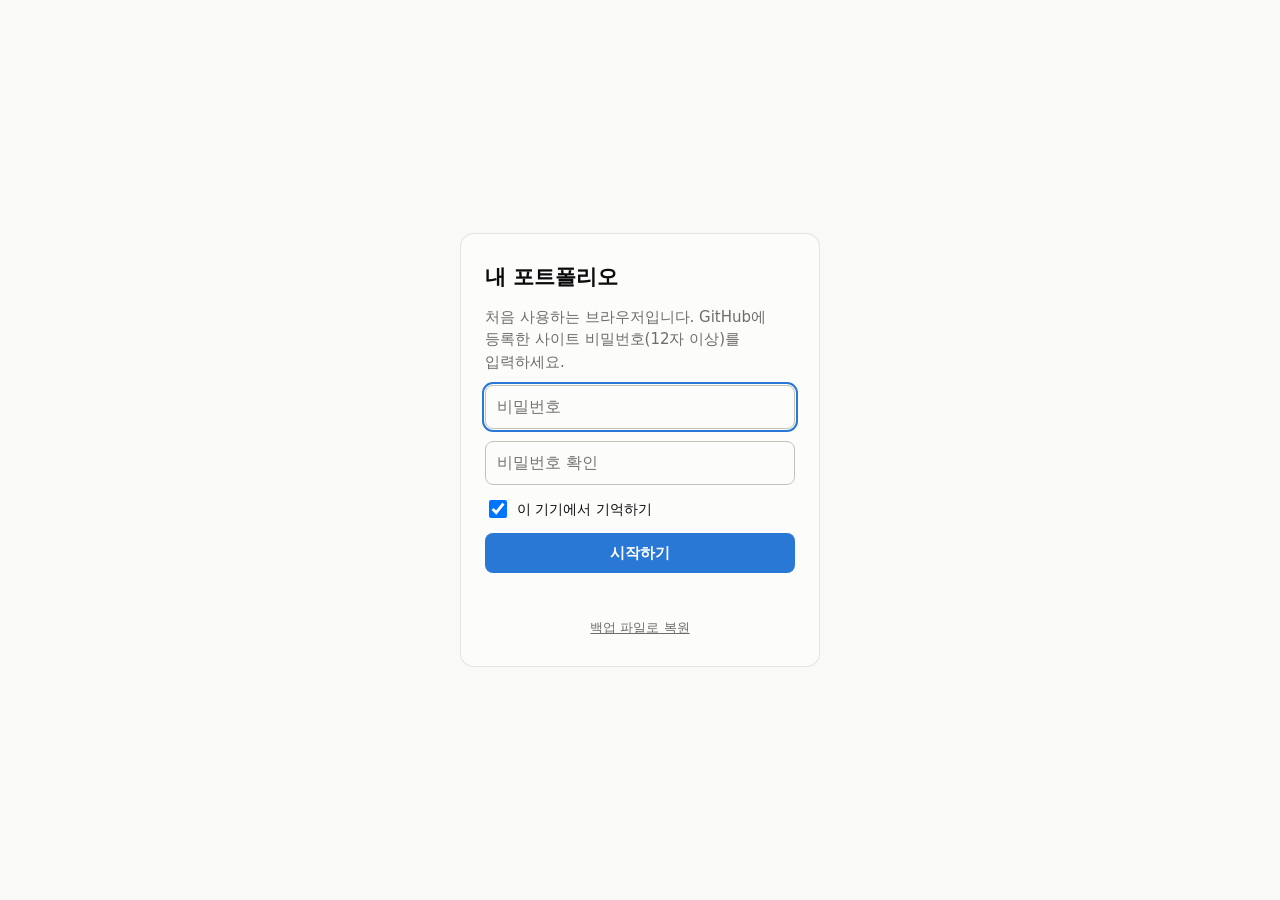
==== index.html @ e055ad22 "update" ====
<!doctype html>
<html lang="ko">
<head>
<meta charset="utf-8">
<meta name="viewport" content="width=device-width, initial-scale=1, viewport-fit=cover">
<meta name="robots" content="noindex, nofollow">
<meta name="referrer" content="no-referrer">
<meta http-equiv="Content-Security-Policy" content="default-src 'none'; script-src 'self'; style-src 'self' 'unsafe-inline'; img-src 'self' data:; manifest-src 'self'; connect-src 'self' https://scanner.tradingview.com https://api.coinbase.com https://api.github.com; base-uri 'none'; form-action 'none'">
<title>내 포트폴리오</title>
<link rel="icon" href="data:image/svg+xml,%3Csvg xmlns='http://www.w3.org/2000/svg' viewBox='0 0 32 32'%3E%3Crect width='32' height='32' rx='7' fill='%232a78d6'/%3E%3Cpath d='M8 21l5-6 4 3 7-9' stroke='white' stroke-width='2.5' fill='none' stroke-linecap='round' stroke-linejoin='round'/%3E%3C/svg%3E">
<link rel="manifest" href="manifest.webmanifest">
<link rel="apple-touch-icon" href="apple-touch-icon.png">
<meta name="theme-color" content="#f9f9f7">
<meta name="mobile-web-app-capable" content="yes">
<meta name="apple-mobile-web-app-capable" content="yes">
<meta name="apple-mobile-web-app-title" content="포트폴리오">
<link rel="stylesheet" href="styles.css">
</head>
<body>
<section id="lock" class="lock">
  <form id="lockForm" class="lock-card" autocomplete="on" hidden>
    <h1>내 포트폴리오</h1>
    <p id="lockHint" class="muted"></p>
    <input id="pw" type="password" placeholder="비밀번호" autocomplete="current-password" aria-label="비밀번호" required>
    <input id="pw2" type="password" placeholder="비밀번호 확인" autocomplete="new-password" aria-label="비밀번호 확인" hidden>
    <label class="chk"><input id="remember" type="checkbox" checked>이 기기에서 기억하기</label>
    <button id="lockBtn" class="btn primary" type="submit">열기</button>
    <p id="lockErr" class="err" role="alert"></p>
    <label id="restoreWrap" class="linkish" hidden>백업 파일로 복원<input id="restoreFile" type="file" accept=".json,application/json" hidden></label>
  </form>
</section>

<div id="app" hidden>
  <header class="top">
    <div class="top-row">
      <strong class="brand">내 포트폴리오</strong>
      <div class="top-right">
        <span id="fxBadge" class="fx"></span>
        <div class="seg" role="group" aria-label="표시 통화">
          <button data-act="cur" data-v="KRW">₩ 원화</button>
          <button data-act="cur" data-v="USD">$ 달러</button>
        </div>
        <button class="btn ghost" data-act="lock" title="잠그고 이 기기의 기억을 해제합니다">잠금</button>
      </div>
    </div>
    <nav id="tabs" class="tabs" aria-label="메뉴"></nav>
  </header>
  <div id="banner"></div>
  <main id="main"></main>
</div>
<dialog id="dlg"></dialog>
<script src="app.js"></script>
</body>
</html>
---- styles.css ----
:root{
  color-scheme:light;
  --page:#f9f9f7;--card:#fcfcfb;--ink:#0b0b0b;--ink2:#52514e;--muted:#6f6d68;
  --grid:#e1e0d9;--axis:#c3c2b7;--line:rgba(11,11,11,.10);--wash:rgba(11,11,11,.05);
  --growth:#2a78d6;--dividend:#eb6834;--cash:#1baf7a;
  --up:#d03b3b;--down:#2a78d6;
  --good:#006300;--warn:#8a5a00;--bad:#d03b3b;
  --warn-bg:#fdf3dc;--bad-bg:#fbe9e9;--good-bg:#e6f4e6;
  --c1:#2a78d6;--c2:#eb6834;--c3:#1baf7a;--c4:#eda100;--c5:#e87ba4;--c6:#008300;--c7:#6250d6;--c8:#e34948;
}
@media (prefers-color-scheme:dark){
  :root{
    color-scheme:dark;
    --page:#0d0d0d;--card:#1a1a19;--ink:#f0efec;--ink2:#c3c2b7;--muted:#9a9890;
    --grid:#2c2c2a;--axis:#383835;--line:rgba(255,255,255,.10);--wash:rgba(255,255,255,.07);
    --growth:#3987e5;--dividend:#d95926;--cash:#199e70;
    --up:#e66767;--down:#5598e7;
    --good:#0ca30c;--warn:#fab219;--bad:#e66767;
    --warn-bg:#352a12;--bad-bg:#3a1e1e;--good-bg:#16301a;
    --c1:#3987e5;--c2:#d95926;--c3:#199e70;--c4:#c98500;--c5:#d55181;--c6:#008300;--c7:#9085e9;--c8:#e66767;
  }
}
*{box-sizing:border-box}
html{-webkit-text-size-adjust:100%}
body{margin:0;background:var(--page);color:var(--ink);font:15px/1.5 system-ui,-apple-system,"Segoe UI","Apple SD Gothic Neo","Malgun Gothic",sans-serif;word-break:keep-all}
[hidden]{display:none!important}
h1,h2,h3,p{margin:0}
.muted{color:var(--muted)}.small{font-size:13px}.err{color:var(--bad);min-height:1.5em;font-size:14px}
.up{color:var(--up)}.down{color:var(--down)}
.num{font-variant-numeric:tabular-nums;text-align:right;white-space:nowrap}

.lock{min-height:100dvh;display:grid;place-items:center;padding:16px}
.lock-card{width:min(360px,100%);display:grid;gap:12px;background:var(--card);border:1px solid var(--line);border-radius:14px;padding:28px 24px}
.lock-card h1{font-size:21px}
.linkish{color:var(--muted);font-size:13px;text-align:center;cursor:pointer;text-decoration:underline}
input,select,textarea{width:100%;min-height:44px;padding:8px 11px;border:1px solid var(--axis);border-radius:8px;background:var(--card);color:var(--ink);font:inherit;font-size:16px}
textarea{min-height:88px;resize:vertical}
input:focus-visible,select:focus-visible,textarea:focus-visible,button:focus-visible,a:focus-visible{outline:2px solid var(--growth);outline-offset:1px}

.btn{min-height:40px;padding:0 14px;border-radius:8px;border:1px solid var(--line);background:var(--card);color:var(--ink);font:inherit;font-weight:600;cursor:pointer;white-space:nowrap}
.btn:hover{background:var(--wash)}
.btn.primary{background:var(--growth);border-color:transparent;color:#fff}
.btn.primary:hover{filter:brightness(.94);background:var(--growth)}
.btn.ghost{background:none}
.btn.danger{color:var(--bad)}
.btn.sm{min-height:32px;padding:0 10px;font-size:13px;font-weight:500}
.btn[disabled]{opacity:.55;cursor:wait}

.top{position:sticky;top:0;z-index:20;background:var(--page);border-bottom:1px solid var(--line);padding:10px max(16px,calc((100vw - 1120px)/2)) 0;padding-top:max(10px,env(safe-area-inset-top))}
.top-row{display:flex;justify-content:space-between;align-items:center;gap:10px;flex-wrap:wrap}
.brand{font-size:17px}
.top-right{display:flex;align-items:center;gap:8px;flex-wrap:wrap}
.fx{font-size:13px;color:var(--ink2);font-variant-numeric:tabular-nums}
.fx .dot{display:inline-block;width:7px;height:7px;border-radius:50%;background:var(--muted);margin-right:5px}
.fx .dot.on{background:var(--cash)}
.seg{display:inline-flex;border:1px solid var(--line);border-radius:8px;overflow:hidden;background:var(--card)}
.seg button{min-height:36px;padding:0 11px;border:0;background:none;color:var(--ink2);font:inherit;font-size:13px;cursor:pointer;white-space:nowrap}
.seg button.on{background:var(--ink);color:var(--page);font-weight:600}
@media (max-width:520px){.top-right{width:100%;justify-content:space-between;flex-wrap:nowrap}.fx .pair{display:none}.fx{white-space:nowrap}}
.suggest{display:grid;border:1px solid var(--axis);border-radius:8px;overflow:hidden;margin-top:-6px;max-height:264px;overflow-y:auto}
.suggest button{display:flex;justify-content:space-between;align-items:center;gap:12px;min-height:44px;padding:6px 11px;border:0;border-bottom:1px solid var(--grid);background:var(--card);color:var(--ink);font:inherit;font-size:14px;text-align:left;cursor:pointer}
.suggest button:last-child{border-bottom:0}
.suggest button:hover{background:var(--wash)}
.chart text.val{fill:var(--ink2);font-size:11.5px;font-weight:600;paint-order:stroke;stroke:var(--card);stroke-width:3px;stroke-linejoin:round}
.chart text.total{fill:var(--ink);font-size:17px;font-weight:700}
.stepper{display:inline-flex;align-items:center;gap:2px;font-size:13.5px;white-space:nowrap}
.stepper button{width:36px;height:36px;border:0;border-radius:8px;background:none;color:var(--ink);font:inherit;font-size:20px;line-height:1;cursor:pointer}
.stepper button:hover:not([disabled]){background:var(--wash)}
.stepper button[disabled]{color:var(--axis);cursor:default}
.keys{display:flex;flex-wrap:wrap;gap:4px 14px;margin-top:6px;font-size:13px;color:var(--ink2)}
.key{display:inline-flex;align-items:center;gap:6px}
.key i{display:block;width:14px;height:3px;border-radius:2px}
.key i.area{height:10px;border-radius:3px;opacity:.6}
.donut{display:grid;grid-template-columns:minmax(0,180px) minmax(0,1fr);gap:16px;align-items:center}
.donut .chart svg{max-width:200px;margin:0 auto}
.alloc{list-style:none;margin:0;padding:0;font-size:13.5px}
.alloc li{display:flex;align-items:center;gap:8px;padding:5px 0;border-bottom:1px solid var(--grid)}
.alloc li:last-child{border-bottom:0}
.alloc i{width:10px;height:10px;border-radius:3px;flex:none}
.alloc .n{flex:1;min-width:0;overflow:hidden;text-overflow:ellipsis;white-space:nowrap}
.movers{display:grid;grid-template-columns:repeat(2,minmax(0,1fr));gap:12px 24px}
@media (max-width:699px){.movers{grid-template-columns:minmax(0,1fr)}}
.mover-title{font-size:13.5px;font-weight:600;color:var(--ink2);margin-bottom:2px}
.mover-rank{width:22px;padding-right:0;color:var(--muted);font-variant-numeric:tabular-nums}
.acct-bar{max-width:100%;overflow-x:auto;scrollbar-width:none}
.acct-bar::-webkit-scrollbar{display:none}
.tabs{display:flex;gap:2px;overflow-x:auto;margin-top:6px;scrollbar-width:none}
.tabs::-webkit-scrollbar{display:none}
.tabs button{padding:9px 12px;border:0;background:none;color:var(--ink2);font:inherit;cursor:pointer;border-bottom:2px solid transparent;white-space:nowrap}
.tabs button.on{color:var(--ink);font-weight:700;border-color:var(--ink)}

main{max-width:1152px;margin:0 auto;padding:16px 16px 56px;display:grid;gap:14px}
#banner{max-width:1152px;margin:0 auto;padding:0 16px}
.notice{margin-top:12px;padding:10px 13px;border-radius:9px;font-size:14px;background:var(--warn-bg);display:flex;gap:10px;justify-content:space-between;align-items:center;flex-wrap:wrap}
.grid{display:grid;gap:14px;grid-template-columns:repeat(12,minmax(0,1fr))}
.c12{grid-column:span 12}.c8{grid-column:span 8}.c7{grid-column:span 7}.c6{grid-column:span 6}.c5{grid-column:span 5}.c4{grid-column:span 4}
/* 폴드8 펼침(4:3): 두 열 사이 간격이 화면 중앙 접힘선에 오도록 같은 너비로 나눕니다. */
@media (min-width:700px) and (max-width:1180px){.c8,.c7,.c6,.c5,.c4{grid-column:span 6}}
@media (max-width:699px){.c8,.c7,.c6,.c5,.c4{grid-column:span 12}}
@media (min-width:700px){.hero{display:flex;justify-content:space-between;align-items:flex-end;gap:12px 24px;flex-wrap:wrap}.hero .hero-sub{margin-top:0}}
@media (min-width:900px){
  .top{display:flex;align-items:center;gap:14px;padding-top:6px}
  .top-row{display:contents}
  .brand{order:1;white-space:nowrap}
  .tabs{order:2;flex:1;min-width:0;margin-top:0}
  .top-right{order:3;flex-wrap:nowrap}
}
@media (min-width:900px) and (max-width:1080px){.fx .pair,.fx .muted{display:none}.tabs button{padding:9px 9px}}
/* 폴드8 닫힘(16:10): 폭은 넓고 높이가 낮아 상단과 카드를 압축합니다. */
@media (max-width:520px){
  .brand{display:none}
  .top{padding:6px 12px 0}
  .tabs{margin-top:2px;justify-content:space-between}
  .tabs button{padding:7px 6px;font-size:14px}
  main{padding:10px 12px 40px;gap:10px}
  #banner{padding:0 12px}
  .notice{margin-top:10px;padding:8px 11px;font-size:13px}
  .grid{gap:10px}
  .card{padding:13px}
  .card-head{margin-bottom:9px}
  .table-wrap{margin:0 -13px;padding:0 13px}
  .hero-val{font-size:30px}
  .hero-sub{gap:3px 14px;margin-top:6px;font-size:13px}
  .stat .v{font-size:18px}
  .bigpct{font-size:28px}
  .meter{margin:26px 0 6px}
  .stat-row{gap:9px 12px;grid-template-columns:repeat(2,minmax(0,1fr))}
  table{font-size:13.5px}
  th{padding:5px 6px}td{padding:8px 6px}
  .hide-s{display:none}
  .donut{grid-template-columns:minmax(0,140px) minmax(0,1fr);gap:10px}
  .alloc li{padding:4px 0}
  .months{grid-template-columns:repeat(2,minmax(0,1fr));gap:8px}
}
.card{background:var(--card);border:1px solid var(--line);border-radius:12px;padding:16px;min-width:0}
.card h2{font-size:15px;font-weight:700}
.card-head{display:flex;justify-content:space-between;align-items:center;gap:10px;flex-wrap:wrap;margin-bottom:12px}
.hero-val{font-size:clamp(30px,6vw,42px);font-weight:700;letter-spacing:-.02em;line-height:1.15;margin-top:2px}
.hero-sub{display:flex;gap:18px;flex-wrap:wrap;margin-top:8px;font-size:14px}
.stat-row{display:grid;grid-template-columns:repeat(auto-fit,minmax(112px,1fr));gap:12px}
.stat .k{font-size:13px;color:var(--muted)}
.stat .v{font-size:21px;font-weight:700;line-height:1.3}
.stat .s{font-size:12.5px;color:var(--muted)}
.badge{display:inline-flex;align-items:center;gap:5px;padding:3px 9px;border-radius:99px;font-size:13px;font-weight:700}
.badge.good{background:var(--good-bg);color:var(--good)}
.badge.warn{background:var(--warn-bg);color:var(--warn)}
.badge.bad{background:var(--bad-bg);color:var(--bad)}

.bigpct{font-size:34px;font-weight:700;line-height:1.1}
.meter{position:relative;height:14px;background:var(--wash);border-radius:7px;margin:30px 0 8px}
.meter>i{position:absolute;left:0;top:0;bottom:0;border-radius:7px;background:var(--cash)}
.tick{position:absolute;top:-6px;bottom:-6px;width:2px;background:var(--ink)}
.tick b{position:absolute;bottom:100%;left:50%;transform:translateX(-50%);font-size:12px;font-weight:500;color:var(--ink2);white-space:nowrap;padding-bottom:1px}
.stack{display:flex;gap:2px;height:22px;margin:4px 0 10px}
.stack>i{display:block;min-width:2px;height:100%}
.stack>i:first-child{border-radius:5px 0 0 5px}.stack>i:last-child{border-radius:0 5px 5px 0}.stack>i:only-child{border-radius:5px}
.legend{display:flex;flex-direction:column;gap:6px;font-size:14px}
.legend div{display:flex;align-items:center;gap:8px}
.legend .sw{width:10px;height:10px;border-radius:3px;flex:none}
.legend .n{flex:1}
.legend .p{color:var(--ink2)}

.chart{position:relative;width:100%;touch-action:pan-y}
.chart svg{display:block;width:100%;overflow:visible}
.chart text{font-size:12px;fill:var(--muted);font-variant-numeric:tabular-nums}
.tip{position:absolute;pointer-events:none;background:var(--ink);color:var(--page);padding:5px 9px;border-radius:7px;font-size:13px;white-space:nowrap;z-index:5;opacity:0;line-height:1.4}
.controls{display:flex;gap:8px;flex-wrap:wrap;align-items:center}

.table-wrap{overflow-x:auto;margin:0 -16px;padding:0 16px}
table{width:100%;border-collapse:collapse;font-size:14px}
th{font-size:12.5px;font-weight:500;color:var(--muted);text-align:left;padding:6px 8px;border-bottom:1px solid var(--axis);white-space:nowrap}
th.num{text-align:right}
td{padding:9px 8px;border-bottom:1px solid var(--grid);vertical-align:middle}
tr.click{cursor:pointer}
tr.click:hover td{background:var(--wash)}
.tkr{font-weight:700}
.sub{display:block;font-size:12.5px;color:var(--muted);font-weight:400}
.pill{display:inline-flex;align-items:center;gap:5px;font-size:12.5px;color:var(--ink2);white-space:nowrap}
.pill i{width:8px;height:8px;border-radius:2px;display:block}

.months{display:grid;grid-template-columns:repeat(auto-fill,minmax(164px,1fr));gap:10px}
.month{border:1px solid var(--line);border-radius:10px;padding:11px 12px;min-height:96px}
.month.now{border-color:var(--ink)}
.month .m{display:flex;justify-content:space-between;align-items:baseline;font-weight:700}
.month ul{list-style:none;margin:6px 0 0;padding:0;font-size:13px}
.month li{display:flex;justify-content:space-between;gap:8px;padding:1px 0;color:var(--ink2)}
.chk{display:inline-flex;align-items:center;gap:7px;font-size:14px;cursor:pointer}
.chk input{width:18px;height:18px;min-height:0}
.targets{display:grid;grid-template-columns:repeat(3,minmax(0,1fr));gap:10px}
.field-l{display:block;font-size:13px;color:var(--ink2);margin-bottom:4px}
.empty{padding:34px 16px;text-align:center;color:var(--ink2);display:grid;gap:12px;justify-items:center}

dialog{width:min(480px,calc(100vw - 24px));max-height:calc(100dvh - 24px);border:1px solid var(--line);border-radius:14px;background:var(--card);color:var(--ink);padding:0}
dialog::backdrop{background:rgba(0,0,0,.45)}
.dlg-form{display:grid;gap:12px;padding:20px}
.dlg-form h3{font-size:17px}
.dlg-form .hint{font-size:12.5px;color:var(--muted);margin-top:3px}
.dlg-two{display:grid;grid-template-columns:1fr 1fr;gap:10px}
.dlg-actions{display:flex;gap:8px;justify-content:flex-end;margin-top:4px}
.dlg-actions .left{margin-right:auto}
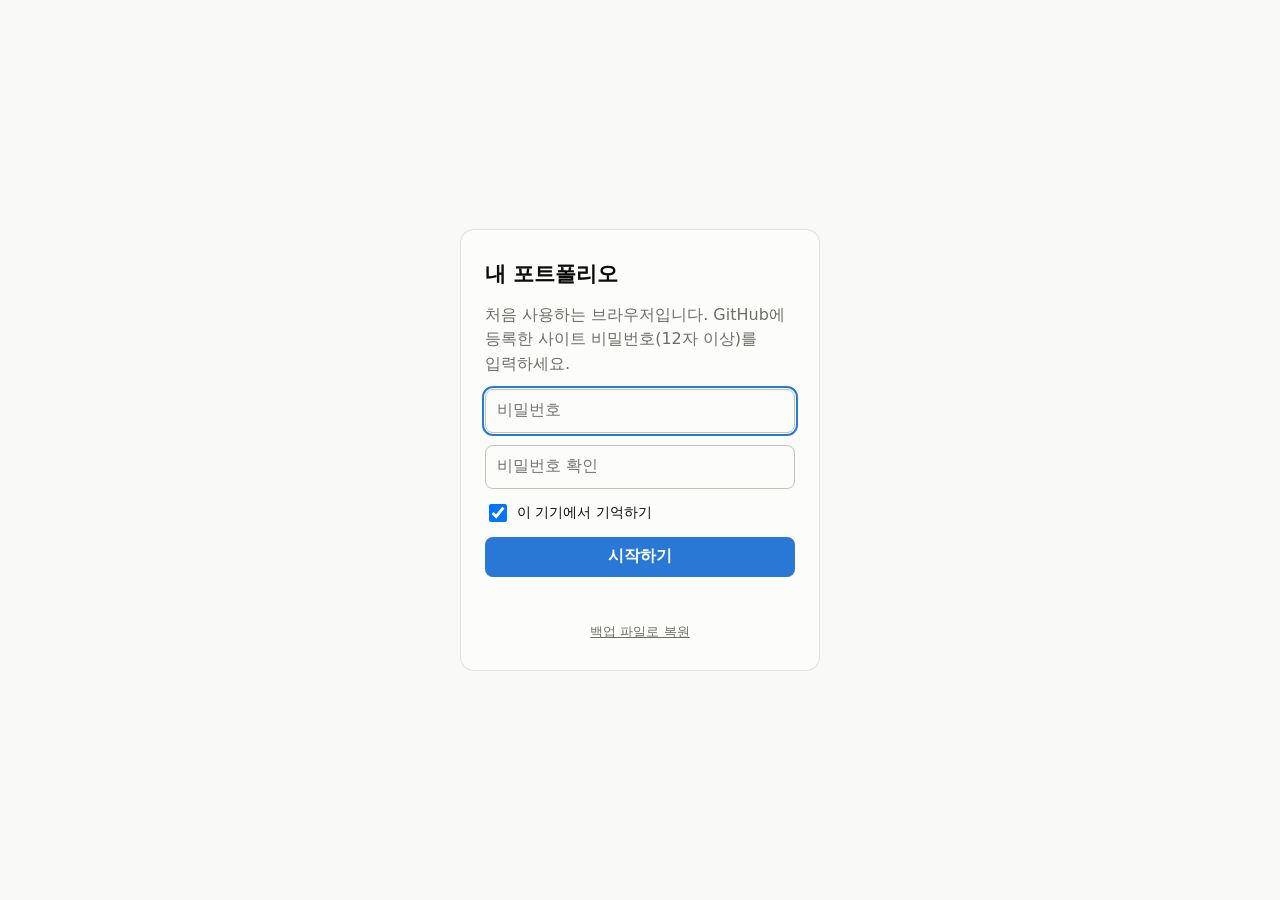
==== commit e73ab1a0: "update" ====
--- a/index.html
+++ b/index.html
@@ -5,7 +5,7 @@
 <meta name="viewport" content="width=device-width, initial-scale=1, viewport-fit=cover">
 <meta name="robots" content="noindex, nofollow">
 <meta name="referrer" content="no-referrer">
-<meta http-equiv="Content-Security-Policy" content="default-src 'none'; script-src 'self'; style-src 'self' 'unsafe-inline'; img-src 'self' data:; manifest-src 'self'; connect-src 'self' https://scanner.tradingview.com https://api.coinbase.com https://api.github.com; base-uri 'none'; form-action 'none'">
+<meta http-equiv="Content-Security-Policy" content="default-src 'none'; script-src 'self'; style-src 'self' 'unsafe-inline'; img-src 'self' data:; manifest-src 'self'; connect-src 'self' https://scanner.tradingview.com https://api.coinbase.com https://api.github.com https://mdd-live.worship3r.workers.dev; base-uri 'none'; form-action 'none'">
 <title>내 포트폴리오</title>
 <link rel="icon" href="data:image/svg+xml,%3Csvg xmlns='http://www.w3.org/2000/svg' viewBox='0 0 32 32'%3E%3Crect width='32' height='32' rx='7' fill='%232a78d6'/%3E%3Cpath d='M8 21l5-6 4 3 7-9' stroke='white' stroke-width='2.5' fill='none' stroke-linecap='round' stroke-linejoin='round'/%3E%3C/svg%3E">
 <link rel="manifest" href="manifest.webmanifest">
@@ -14,7 +14,7 @@
 <meta name="mobile-web-app-capable" content="yes">
 <meta name="apple-mobile-web-app-capable" content="yes">
 <meta name="apple-mobile-web-app-title" content="포트폴리오">
-<link rel="stylesheet" href="styles.css">
+<link rel="stylesheet" href="styles.css?v=f1cd704a">
 </head>
 <body>
 <section id="lock" class="lock">
@@ -40,6 +40,7 @@
           <button data-act="cur" data-v="KRW">₩ 원화</button>
           <button data-act="cur" data-v="USD">$ 달러</button>
         </div>
+        <button id="setBtn" class="btn ghost icon-btn" data-act="tab" data-v="set" title="설정" aria-label="설정"><svg viewBox="0 0 24 24" width="19" height="19" aria-hidden="true" fill="none" stroke="currentColor" stroke-width="1.9" stroke-linecap="round" stroke-linejoin="round"><circle cx="12" cy="12" r="3.2"/><path d="M19.4 15a1.7 1.7 0 0 0 .3 1.9l.1.1a2 2 0 1 1-2.8 2.8l-.1-.1a1.7 1.7 0 0 0-1.9-.3 1.7 1.7 0 0 0-1 1.5V21a2 2 0 1 1-4 0v-.1a1.7 1.7 0 0 0-1.1-1.6 1.7 1.7 0 0 0-1.9.3l-.1.1a2 2 0 1 1-2.8-2.8l.1-.1a1.7 1.7 0 0 0 .3-1.9 1.7 1.7 0 0 0-1.5-1H3a2 2 0 1 1 0-4h.1a1.7 1.7 0 0 0 1.6-1.1 1.7 1.7 0 0 0-.3-1.9l-.1-.1a2 2 0 1 1 2.8-2.8l.1.1a1.7 1.7 0 0 0 1.9.3H9a1.7 1.7 0 0 0 1-1.5V3a2 2 0 1 1 4 0v.1a1.7 1.7 0 0 0 1 1.5 1.7 1.7 0 0 0 1.9-.3l.1-.1a2 2 0 1 1 2.8 2.8l-.1.1a1.7 1.7 0 0 0-.3 1.9V9a1.7 1.7 0 0 0 1.5 1H21a2 2 0 1 1 0 4h-.1a1.7 1.7 0 0 0-1.5 1z"/></svg></button>
         <button class="btn ghost" data-act="lock" title="잠그고 이 기기의 기억을 해제합니다">잠금</button>
       </div>
     </div>
@@ -49,6 +50,6 @@
   <main id="main"></main>
 </div>
 <dialog id="dlg"></dialog>
-<script src="app.js"></script>
+<script src="app.js?v=f1cd704a"></script>
 </body>
 </html>
--- a/styles.css
+++ b/styles.css
@@ -22,10 +22,10 @@
 }
 *{box-sizing:border-box}
 html{-webkit-text-size-adjust:100%}
-body{margin:0;background:var(--page);color:var(--ink);font:15px/1.5 system-ui,-apple-system,"Segoe UI","Apple SD Gothic Neo","Malgun Gothic",sans-serif;word-break:keep-all}
+body{margin:0;background:var(--page);color:var(--ink);font:16px/1.55 system-ui,-apple-system,"Segoe UI","Apple SD Gothic Neo","Malgun Gothic",sans-serif;word-break:keep-all}
 [hidden]{display:none!important}
 h1,h2,h3,p{margin:0}
-.muted{color:var(--muted)}.small{font-size:13px}.err{color:var(--bad);min-height:1.5em;font-size:14px}
+.muted{color:var(--muted)}.small{font-size:14px}.err{color:var(--bad);min-height:1.5em;font-size:14px}
 .up{color:var(--up)}.down{color:var(--down)}
 .num{font-variant-numeric:tabular-nums;text-align:right;white-space:nowrap}
 
@@ -35,52 +35,52 @@
 .linkish{color:var(--muted);font-size:13px;text-align:center;cursor:pointer;text-decoration:underline}
 input,select,textarea{width:100%;min-height:44px;padding:8px 11px;border:1px solid var(--axis);border-radius:8px;background:var(--card);color:var(--ink);font:inherit;font-size:16px}
 textarea{min-height:88px;resize:vertical}
-input:focus-visible,select:focus-visible,textarea:focus-visible,button:focus-visible,a:focus-visible{outline:2px solid var(--growth);outline-offset:1px}
+input:focus-visible,select:focus-visible,textarea:focus-visible,button:focus-visible,a:focus-visible{outline:2px solid var(--accent);outline-offset:1px}
 
 .btn{min-height:40px;padding:0 14px;border-radius:8px;border:1px solid var(--line);background:var(--card);color:var(--ink);font:inherit;font-weight:600;cursor:pointer;white-space:nowrap}
 .btn:hover{background:var(--wash)}
-.btn.primary{background:var(--growth);border-color:transparent;color:#fff}
-.btn.primary:hover{filter:brightness(.94);background:var(--growth)}
+.btn.primary{background:var(--accent);border-color:transparent;color:#fff}
+.btn.primary:hover{filter:brightness(.94);background:var(--accent)}
 .btn.ghost{background:none}
 .btn.danger{color:var(--bad)}
-.btn.sm{min-height:32px;padding:0 10px;font-size:13px;font-weight:500}
+.btn.sm{min-height:36px;padding:0 12px;font-size:14px;font-weight:500}
 .btn[disabled]{opacity:.55;cursor:wait}
 
 .top{position:sticky;top:0;z-index:20;background:var(--page);border-bottom:1px solid var(--line);padding:10px max(16px,calc((100vw - 1120px)/2)) 0;padding-top:max(10px,env(safe-area-inset-top))}
 .top-row{display:flex;justify-content:space-between;align-items:center;gap:10px;flex-wrap:wrap}
 .brand{font-size:17px}
 .top-right{display:flex;align-items:center;gap:8px;flex-wrap:wrap}
-.fx{font-size:13px;color:var(--ink2);font-variant-numeric:tabular-nums}
+.fx{font-size:14px;color:var(--ink2);font-variant-numeric:tabular-nums}
 .fx .dot{display:inline-block;width:7px;height:7px;border-radius:50%;background:var(--muted);margin-right:5px}
 .fx .dot.on{background:var(--cash)}
 .seg{display:inline-flex;border:1px solid var(--line);border-radius:8px;overflow:hidden;background:var(--card)}
-.seg button{min-height:36px;padding:0 11px;border:0;background:none;color:var(--ink2);font:inherit;font-size:13px;cursor:pointer;white-space:nowrap}
+.seg button{min-height:36px;padding:0 11px;border:0;background:none;color:var(--ink2);font:inherit;font-size:14px;cursor:pointer;white-space:nowrap}
 .seg button.on{background:var(--ink);color:var(--page);font-weight:600}
 @media (max-width:520px){.top-right{width:100%;justify-content:space-between;flex-wrap:nowrap}.fx .pair{display:none}.fx{white-space:nowrap}}
 .suggest{display:grid;border:1px solid var(--axis);border-radius:8px;overflow:hidden;margin-top:-6px;max-height:264px;overflow-y:auto}
 .suggest button{display:flex;justify-content:space-between;align-items:center;gap:12px;min-height:44px;padding:6px 11px;border:0;border-bottom:1px solid var(--grid);background:var(--card);color:var(--ink);font:inherit;font-size:14px;text-align:left;cursor:pointer}
 .suggest button:last-child{border-bottom:0}
 .suggest button:hover{background:var(--wash)}
-.chart text.val{fill:var(--ink2);font-size:11.5px;font-weight:600;paint-order:stroke;stroke:var(--card);stroke-width:3px;stroke-linejoin:round}
+.chart text.val{fill:var(--ink2);font-size:12.5px;font-weight:600;paint-order:stroke;stroke:var(--card);stroke-width:3px;stroke-linejoin:round}
 .chart text.total{fill:var(--ink);font-size:17px;font-weight:700}
 .stepper{display:inline-flex;align-items:center;gap:2px;font-size:13.5px;white-space:nowrap}
 .stepper button{width:36px;height:36px;border:0;border-radius:8px;background:none;color:var(--ink);font:inherit;font-size:20px;line-height:1;cursor:pointer}
 .stepper button:hover:not([disabled]){background:var(--wash)}
 .stepper button[disabled]{color:var(--axis);cursor:default}
-.keys{display:flex;flex-wrap:wrap;gap:4px 14px;margin-top:6px;font-size:13px;color:var(--ink2)}
+.keys{display:flex;flex-wrap:wrap;gap:4px 14px;margin-top:6px;font-size:14px;color:var(--ink2)}
 .key{display:inline-flex;align-items:center;gap:6px}
 .key i{display:block;width:14px;height:3px;border-radius:2px}
 .key i.area{height:10px;border-radius:3px;opacity:.6}
 .donut{display:grid;grid-template-columns:minmax(0,180px) minmax(0,1fr);gap:16px;align-items:center}
 .donut .chart svg{max-width:200px;margin:0 auto}
-.alloc{list-style:none;margin:0;padding:0;font-size:13.5px}
+.alloc{list-style:none;margin:0;padding:0;font-size:14.5px}
 .alloc li{display:flex;align-items:center;gap:8px;padding:5px 0;border-bottom:1px solid var(--grid)}
 .alloc li:last-child{border-bottom:0}
 .alloc i{width:10px;height:10px;border-radius:3px;flex:none}
 .alloc .n{flex:1;min-width:0;overflow:hidden;text-overflow:ellipsis;white-space:nowrap}
 .movers{display:grid;grid-template-columns:repeat(2,minmax(0,1fr));gap:12px 24px}
 @media (max-width:699px){.movers{grid-template-columns:minmax(0,1fr)}}
-.mover-title{font-size:13.5px;font-weight:600;color:var(--ink2);margin-bottom:2px}
+.mover-title{font-size:14.5px;font-weight:600;color:var(--ink2);margin-bottom:2px}
 .mover-rank{width:22px;padding-right:0;color:var(--muted);font-variant-numeric:tabular-nums}
 .acct-bar{max-width:100%;overflow-x:auto;scrollbar-width:none}
 .acct-bar::-webkit-scrollbar{display:none}
@@ -111,10 +111,10 @@
   .brand{display:none}
   .top{padding:6px 12px 0}
   .tabs{margin-top:2px;justify-content:space-between}
-  .tabs button{padding:7px 6px;font-size:14px}
+  .tabs button{padding:8px 6px;font-size:15px}
   main{padding:10px 12px 40px;gap:10px}
   #banner{padding:0 12px}
-  .notice{margin-top:10px;padding:8px 11px;font-size:13px}
+  .notice{margin-top:10px;padding:8px 11px;font-size:14px}
   .grid{gap:10px}
   .card{padding:13px}
   .card-head{margin-bottom:9px}
@@ -125,7 +125,7 @@
   .bigpct{font-size:28px}
   .meter{margin:26px 0 6px}
   .stat-row{gap:9px 12px;grid-template-columns:repeat(2,minmax(0,1fr))}
-  table{font-size:13.5px}
+  table{font-size:14.5px}
   th{padding:5px 6px}td{padding:8px 6px}
   .hide-s{display:none}
   .donut{grid-template-columns:minmax(0,140px) minmax(0,1fr);gap:10px}
@@ -133,15 +133,15 @@
   .months{grid-template-columns:repeat(2,minmax(0,1fr));gap:8px}
 }
 .card{background:var(--card);border:1px solid var(--line);border-radius:12px;padding:16px;min-width:0}
-.card h2{font-size:15px;font-weight:700}
+.card h2{font-size:17px;font-weight:700}
 .card-head{display:flex;justify-content:space-between;align-items:center;gap:10px;flex-wrap:wrap;margin-bottom:12px}
 .hero-val{font-size:clamp(30px,6vw,42px);font-weight:700;letter-spacing:-.02em;line-height:1.15;margin-top:2px}
 .hero-sub{display:flex;gap:18px;flex-wrap:wrap;margin-top:8px;font-size:14px}
 .stat-row{display:grid;grid-template-columns:repeat(auto-fit,minmax(112px,1fr));gap:12px}
-.stat .k{font-size:13px;color:var(--muted)}
+.stat .k{font-size:14px;color:var(--muted)}
 .stat .v{font-size:21px;font-weight:700;line-height:1.3}
-.stat .s{font-size:12.5px;color:var(--muted)}
-.badge{display:inline-flex;align-items:center;gap:5px;padding:3px 9px;border-radius:99px;font-size:13px;font-weight:700}
+.stat .s{font-size:13.5px;color:var(--muted)}
+.badge{display:inline-flex;align-items:center;gap:5px;padding:3px 9px;border-radius:99px;font-size:14px;font-weight:700}
 .badge.good{background:var(--good-bg);color:var(--good)}
 .badge.warn{background:var(--warn-bg);color:var(--warn)}
 .badge.bad{background:var(--bad-bg);color:var(--bad)}
@@ -150,11 +150,11 @@
 .meter{position:relative;height:14px;background:var(--wash);border-radius:7px;margin:30px 0 8px}
 .meter>i{position:absolute;left:0;top:0;bottom:0;border-radius:7px;background:var(--cash)}
 .tick{position:absolute;top:-6px;bottom:-6px;width:2px;background:var(--ink)}
-.tick b{position:absolute;bottom:100%;left:50%;transform:translateX(-50%);font-size:12px;font-weight:500;color:var(--ink2);white-space:nowrap;padding-bottom:1px}
+.tick b{position:absolute;bottom:100%;left:50%;transform:translateX(-50%);font-size:13px;font-weight:500;color:var(--ink2);white-space:nowrap;padding-bottom:1px}
 .stack{display:flex;gap:2px;height:22px;margin:4px 0 10px}
 .stack>i{display:block;min-width:2px;height:100%}
 .stack>i:first-child{border-radius:5px 0 0 5px}.stack>i:last-child{border-radius:0 5px 5px 0}.stack>i:only-child{border-radius:5px}
-.legend{display:flex;flex-direction:column;gap:6px;font-size:14px}
+.legend{display:flex;flex-direction:column;gap:6px;font-size:15px}
 .legend div{display:flex;align-items:center;gap:8px}
 .legend .sw{width:10px;height:10px;border-radius:3px;flex:none}
 .legend .n{flex:1}
@@ -162,39 +162,305 @@
 
 .chart{position:relative;width:100%;touch-action:pan-y}
 .chart svg{display:block;width:100%;overflow:visible}
-.chart text{font-size:12px;fill:var(--muted);font-variant-numeric:tabular-nums}
+.chart text{font-size:13px;fill:var(--muted);font-variant-numeric:tabular-nums}
 .tip{position:absolute;pointer-events:none;background:var(--ink);color:var(--page);padding:5px 9px;border-radius:7px;font-size:13px;white-space:nowrap;z-index:5;opacity:0;line-height:1.4}
 .controls{display:flex;gap:8px;flex-wrap:wrap;align-items:center}
 
 .table-wrap{overflow-x:auto;margin:0 -16px;padding:0 16px}
-table{width:100%;border-collapse:collapse;font-size:14px}
-th{font-size:12.5px;font-weight:500;color:var(--muted);text-align:left;padding:6px 8px;border-bottom:1px solid var(--axis);white-space:nowrap}
+table{width:100%;border-collapse:collapse;font-size:15px}
+th{font-size:13.5px;font-weight:500;color:var(--muted);text-align:left;padding:6px 8px;border-bottom:1px solid var(--axis);white-space:nowrap}
 th.num{text-align:right}
 td{padding:9px 8px;border-bottom:1px solid var(--grid);vertical-align:middle}
 tr.click{cursor:pointer}
 tr.click:hover td{background:var(--wash)}
 .tkr{font-weight:700}
-.sub{display:block;font-size:12.5px;color:var(--muted);font-weight:400}
-.pill{display:inline-flex;align-items:center;gap:5px;font-size:12.5px;color:var(--ink2);white-space:nowrap}
+.sub{display:block;font-size:13.5px;color:var(--muted);font-weight:400}
+.pill{display:inline-flex;align-items:center;gap:5px;font-size:13.5px;color:var(--ink2);white-space:nowrap}
 .pill i{width:8px;height:8px;border-radius:2px;display:block}
 
 .months{display:grid;grid-template-columns:repeat(auto-fill,minmax(164px,1fr));gap:10px}
 .month{border:1px solid var(--line);border-radius:10px;padding:11px 12px;min-height:96px}
 .month.now{border-color:var(--ink)}
 .month .m{display:flex;justify-content:space-between;align-items:baseline;font-weight:700}
-.month ul{list-style:none;margin:6px 0 0;padding:0;font-size:13px}
+.month ul{list-style:none;margin:6px 0 0;padding:0;font-size:14px}
 .month li{display:flex;justify-content:space-between;gap:8px;padding:1px 0;color:var(--ink2)}
 .chk{display:inline-flex;align-items:center;gap:7px;font-size:14px;cursor:pointer}
 .chk input{width:18px;height:18px;min-height:0}
 .targets{display:grid;grid-template-columns:repeat(3,minmax(0,1fr));gap:10px}
-.field-l{display:block;font-size:13px;color:var(--ink2);margin-bottom:4px}
+.field-l{display:block;font-size:14px;color:var(--ink2);margin-bottom:4px}
 .empty{padding:34px 16px;text-align:center;color:var(--ink2);display:grid;gap:12px;justify-items:center}
 
 dialog{width:min(480px,calc(100vw - 24px));max-height:calc(100dvh - 24px);border:1px solid var(--line);border-radius:14px;background:var(--card);color:var(--ink);padding:0}
 dialog::backdrop{background:rgba(0,0,0,.45)}
 .dlg-form{display:grid;gap:12px;padding:20px}
 .dlg-form h3{font-size:17px}
-.dlg-form .hint{font-size:12.5px;color:var(--muted);margin-top:3px}
+.dlg-form .hint{font-size:13.5px;color:var(--muted);margin-top:3px}
 .dlg-two{display:grid;grid-template-columns:1fr 1fr;gap:10px}
 .dlg-actions{display:flex;gap:8px;justify-content:flex-end;margin-top:4px}
 .dlg-actions .left{margin-right:auto}
+
+/* 한눈에: 총자산·오늘 수익 */
+.hero-top{display:flex;justify-content:space-between;align-items:flex-end;gap:10px 20px;flex-wrap:wrap}
+.today{text-align:right}
+.today-val{font-size:clamp(24px,5vw,32px);font-weight:700;line-height:1.15}
+.chips{display:grid;grid-template-columns:repeat(5,minmax(0,1fr));gap:8px;margin-top:12px}
+.chip{background:var(--wash);border-radius:9px;padding:7px 9px;display:flex;flex-direction:column;min-width:0}
+.chip .k{font-size:13px;color:var(--muted)}
+.chip b{font-size:16px;white-space:nowrap;overflow:hidden;text-overflow:ellipsis}
+.chip span:not(.k){font-size:13px}
+.cash-top{display:flex;align-items:center;gap:16px;flex-wrap:wrap}
+.cash-facts{display:grid;gap:2px;flex:1;min-width:180px}
+.cash-facts div{display:flex;justify-content:space-between;gap:10px}
+.sub-h{font-size:15px;font-weight:700;margin:14px 0 4px}
+.split{display:grid;grid-template-columns:repeat(3,minmax(0,1fr));gap:8px;margin-bottom:10px}
+.split div{background:var(--wash);border-radius:9px;padding:7px 9px;display:flex;flex-direction:column;min-width:0}
+.split b{font-size:15.5px;white-space:nowrap;overflow:hidden;text-overflow:ellipsis}
+.toplist{list-style:none;margin:0;padding:0;font-size:15px}
+.toplist li{display:flex;align-items:center;gap:10px;padding:8px 0;border-bottom:1px solid var(--grid)}
+.toplist li:last-child{border-bottom:0}
+.toplist li.click{cursor:pointer}
+.toplist .n{flex:1;min-width:0;overflow:hidden;text-overflow:ellipsis;white-space:nowrap}
+.toplist .n small,.srow .n small{display:block;font-size:13px;color:var(--muted)}
+.toplist .num{min-width:58px}
+/* 섹터 비중 */
+.kinds{margin:2px 0 10px}
+.sectors{display:grid;gap:6px}
+.srow{display:grid;grid-template-columns:minmax(0,7.5em) minmax(0,1fr) 3.6em;align-items:center;gap:8px;font-size:14.5px}
+.srow .n{overflow:hidden;text-overflow:ellipsis;white-space:nowrap}
+.srow .n small{display:inline;margin-left:4px}
+.srow.hot .n{font-weight:700;color:var(--bad)}
+.sbar{position:relative;height:12px;background:var(--wash);border-radius:6px}
+.sbar i{position:absolute;left:0;top:0;bottom:0;border-radius:6px}
+.sbar em{position:absolute;top:-4px;bottom:-4px;width:2px;background:var(--ink)}
+.notice.danger{background:var(--bad-bg);color:var(--bad)}
+.t-short{display:none}
+@media (max-width:699px){.chips{grid-template-columns:repeat(3,minmax(0,1fr))}}
+@media (max-width:420px){
+  .t-long{display:none}.t-short{display:inline}
+  .chips{grid-template-columns:repeat(2,minmax(0,1fr))}
+  .chip:first-child{grid-column:span 2}
+  .split{grid-template-columns:1fr}
+  .split div{flex-direction:row;justify-content:space-between;align-items:baseline}
+  .today{text-align:left}
+}
+@media (max-width:400px){.hide-xs{display:none}table{font-size:14px}th,td{padding-left:5px;padding-right:5px}}
+.movers.one{grid-template-columns:minmax(0,1fr)}
+
+/* 배당 월별 카드: 이름은 한 줄로 줄이고 금액은 오른쪽 고정 */
+.months{grid-template-columns:repeat(auto-fill,minmax(200px,1fr))}
+.month{min-width:0}
+.month li{display:grid;grid-template-columns:minmax(0,1fr) auto;gap:8px;align-items:baseline}
+.month li .n{overflow:hidden;text-overflow:ellipsis;white-space:nowrap}
+.month li.more{display:block;color:var(--muted)}
+.msplit{display:flex;flex-wrap:wrap;gap:2px 12px;margin-top:4px;font-size:13px;color:var(--ink2)}
+.msplit span{display:inline-flex;align-items:center;gap:5px}
+.msplit i{width:9px;height:9px;border-radius:2px;display:block}
+@media (max-width:520px){.months{grid-template-columns:minmax(0,1fr)}}
+
+/* 종류 목표 */
+.kind-goals{display:grid;grid-template-columns:repeat(2,minmax(0,1fr));gap:6px 14px;margin:2px 0 12px;font-size:14.5px}
+.kg{display:flex;align-items:baseline;gap:6px;min-width:0;white-space:nowrap}
+.kg .key{min-width:4.2em}
+.kg .muted{font-size:13px}
+.warn-t{color:var(--warn);font-size:13px;font-weight:700}
+.bad-t{color:var(--bad);font-size:13px;font-weight:700}
+.good-t{color:var(--good);font-size:13px;font-weight:700}
+.targets.four{grid-template-columns:repeat(4,minmax(0,1fr))}
+@media (max-width:420px){.targets.four{grid-template-columns:repeat(2,minmax(0,1fr))}.kind-goals{grid-template-columns:minmax(0,1fr)}}
+
+/* 시장 점수 */
+.mscore-line{display:flex;justify-content:space-between;align-items:baseline;gap:4px 12px;flex-wrap:wrap;background:var(--wash);border-radius:9px;padding:7px 10px;margin:-2px 0 4px;font-size:15px}
+.mscore-parts{margin-bottom:8px}
+.targets.five{grid-template-columns:repeat(5,minmax(0,1fr))}
+@media (max-width:699px){.targets.five{grid-template-columns:repeat(2,minmax(0,1fr))}}
+
+.over-list{display:flex;flex-direction:column;gap:2px;margin-top:10px;padding:8px 10px;border-radius:9px;background:var(--bad-bg);font-size:14.5px}
+.over-list>b{color:var(--bad)}
+
+.limit-chips{display:flex;flex-wrap:wrap;align-items:center;gap:6px;margin-top:10px;font-size:14px}
+.limit-chips .lc{background:var(--wash);border-radius:99px;padding:3px 10px;white-space:nowrap}
+.limit-chips .btn{margin-left:auto}
+
+/* v3: 칩 한 줄 · 좁은 화면은 첫 칩 한 줄 + 기간 4칸 한 줄 */
+.chip b small{font-size:13px;font-weight:600;margin-left:2px}
+.show-s{display:none}
+@media (max-width:699px){.chips{grid-template-columns:repeat(4,minmax(0,1fr))}.chip:first-child{grid-column:span 4}}
+@media (max-width:420px){.chips{grid-template-columns:repeat(4,minmax(0,1fr));gap:6px}.chip:first-child{grid-column:span 4;flex-direction:row;align-items:baseline;justify-content:space-between}.chip{padding:6px 7px}.chip b{font-size:15px}.chip span:not(.k){font-size:12px}}
+@media (max-width:520px){.show-s{display:inline}}
+@media (max-width:420px){.hero-top{align-items:flex-end}.hero-top .hero-val{font-size:26px}.today{text-align:right;margin-left:auto}.today-val{font-size:19px}}
+@media (min-width:700px){.chips{grid-template-columns:repeat(6,minmax(0,1fr))}.chip:first-child{grid-column:span 2}}
+.kind-goals{gap:6px 10px}.kg{gap:4px}.kg .key{min-width:3.6em}
+
+/* v4: 수익률 줄은 % 옆에 금액. 자르지 않고 모자라면 금액만 다음 줄로 */
+.ret-strip .chip b{white-space:normal;overflow:visible;font-size:15px}
+.ret-strip .chip b small{white-space:nowrap;display:inline-block}
+@media (min-width:700px){.ret-strip{grid-template-columns:1.5fr repeat(4,minmax(0,1fr))}.ret-strip .chip:first-child{grid-column:auto}}
+@media (max-width:699px){.ret-strip{grid-template-columns:repeat(2,minmax(0,1fr))}.ret-strip .chip:first-child{grid-column:span 2}}
+
+/* v4d: 시장 점수 (MDD 대시보드와 같은 단계 색) */
+:root{--lvw:#fff3c4;--hot1:#ffe58a;--hot2:#ffb866;--hot3:#ef7d73}
+@media (prefers-color-scheme:dark){:root{--lvw:#3a3214;--hot1:#5a4708;--hot2:#7a4a12;--hot3:#9b3a33}}
+.mscore-line{align-items:center}
+.mscore-line.lvw{background:var(--lvw)}.mscore-line.lv1{background:var(--hot1)}.mscore-line.lv2{background:var(--hot2)}.mscore-line.lv3{background:var(--hot3)}
+.mscore-line.lv0{background:var(--wash)}
+.mscore-line .sc-l{display:flex;align-items:center;gap:6px;flex-wrap:wrap}
+.mscore-line .sc-n{font-size:19px;font-weight:800;line-height:1;font-variant-numeric:tabular-nums}
+.mscore-line .sc-n small{font-size:12px;font-weight:600;color:var(--ink2);margin-left:1px}
+.sc-bar{display:inline-flex;gap:2px}
+.sc-bar i{width:7px;height:6px;border-radius:2px;background:var(--axis)}
+.sc-bar i.on{background:var(--good)}
+.pill-buy{font-size:11px;font-weight:700;line-height:14px;border:1px solid currentColor;border-radius:4px;padding:0 3px;color:var(--ink2)}
+.lv-sw{display:inline-block;width:10px;height:10px;border-radius:3px;margin-right:5px;vertical-align:-1px;border:1px solid var(--line)}
+.lv-sw.lv0{background:var(--card)}.lv-sw.lvw{background:var(--lvw)}.lv-sw.lv1{background:var(--hot1)}.lv-sw.lv2{background:var(--hot2)}.lv-sw.lv3{background:var(--hot3)}
+@media (max-width:420px){.mscore-line .pill-buy{display:none}.sc-bar i{width:6px;height:5px}}
+
+.mscore-chip{display:inline-flex;align-items:center;gap:5px;font-size:13.5px;border-radius:99px;padding:3px 10px;background:var(--wash);white-space:nowrap}
+.mscore-chip b{font-size:15px}
+.mscore-chip.lvw{background:var(--lvw)}.mscore-chip.lv1{background:var(--hot1)}.mscore-chip.lv2{background:var(--hot2)}.mscore-chip.lv3{background:var(--hot3)}
+
+.targets.two{grid-template-columns:repeat(2,minmax(0,1fr))}
+
+.limit-chips{flex-wrap:nowrap;gap:5px;font-size:13.5px}
+.limit-chips .lc{padding:3px 8px}
+@media (max-width:420px){.limit-chips{gap:4px;font-size:13px}.limit-chips>.muted{display:none}.limit-chips .lc{padding:2px 6px}.limit-chips .btn{padding:4px 8px}}
+.limit-chips{width:100%;border:0;background:none;padding:0;font-family:inherit;font-size:13.5px;color:inherit;text-align:left;cursor:pointer}
+.limit-chips .go{margin-left:auto;font-size:20px;line-height:1;color:var(--muted);padding:0 2px}
+@media (max-width:420px){.limit-chips>.muted{display:none}.limit-chips{gap:4px;font-size:13px}.limit-chips .lc{padding:2px 5px;letter-spacing:-.2px}.limit-chips .go{font-size:17px;padding:0}}
+
+/* v6: 종류 막대(세로선=목표), 섹터 더 보기 */
+.krows .srow{grid-template-columns:4.6em minmax(0,1fr) 5.6em 2.4em}
+.krows .n{display:flex;align-items:center;gap:5px}
+.kd{width:9px;height:9px;border-radius:2px;flex:none}
+.krows .num small{font-size:12px}
+.krows .warn-t,.krows .bad-t,.krows .good-t{text-align:right}
+.more-btn{display:block;width:100%;margin-top:8px;padding:6px;border:1px dashed var(--line);border-radius:8px;background:none;color:var(--ink2);font:inherit;font-size:14px;cursor:pointer}
+
+/* v6d: 파스텔 막대 */
+:root{--p-dividend:#f5b896;--p-index:#9cc3ef;--p-sector:#f3d27c;--p-single:#bab1ee;--p-bar:#9cc3ef;--p-hot:#f2a0a0;--p-cash:#8fd6b6}
+@media (prefers-color-scheme:dark){:root{--p-dividend:#c98a6c;--p-index:#6f97c7;--p-sector:#c4a352;--p-single:#8d84c9;--p-bar:#6f97c7;--p-hot:#c77777;--p-cash:#5fae8c}}
+.meter i{background:var(--p-cash)}
+
+/* v6e: 차트 파스텔 */
+:root{--p-up:#ee9c9c;--p-down:#91bbea;--p-line:#6fa3e0;--pc1:#9cc3ef;--pc2:#f5b896;--pc3:#8fd6b6;--pc4:#f3d27c;--pc5:#f2b3cc;--pc6:#a9d89f;--pc7:#bab1ee;--pc8:#f2a0a0}
+@media (prefers-color-scheme:dark){:root{--p-up:#c77777;--p-down:#6f97c7;--p-line:#7fa9dc;--pc1:#6f97c7;--pc2:#c98a6c;--pc3:#5fae8c;--pc4:#c4a352;--pc5:#c28aa2;--pc6:#7fae78;--pc7:#8d84c9;--pc8:#c77777}}
+
+/* v6f: 차트 기본색도 파스텔 (선이 보이도록 조금 진한 파스텔) */
+:root{--accent:#2a78d6;--growth:#7fb0e8;--dividend:#f2a47e;--cash:#6fcaa2;
+  --c1:#7fb0e8;--c2:#f2a47e;--c3:#6fcaa2;--c4:#efc764;--c5:#eea3c0;--c6:#8fcc84;--c7:#a79ee8;--c8:#ee8f8f}
+@media (prefers-color-scheme:dark){:root{--accent:#3987e5;--growth:#6f97c7;--dividend:#c98a6c;--cash:#5fae8c;
+  --c1:#6f97c7;--c2:#c98a6c;--c3:#5fae8c;--c4:#c4a352;--c5:#c28aa2;--c6:#7fae78;--c7:#8d84c9;--c8:#c77777}}
+
+/* v6g: 팔레트 한 벌 — 블루 · 테라코타 · 틸 · 머스터드 · 로즈 · 올리브 · 바이올렛 · 코랄 */
+:root{
+  --c1:#5477d6;--c2:#e07a5f;--c3:#3aa690;--c4:#dfae45;--c5:#d77a9c;--c6:#7fa65a;--c7:#8a7bd6;--c8:#d9645f;
+  --growth:var(--c1);--dividend:var(--c2);--cash:var(--c3);
+  --p-index:var(--c1);--p-dividend:var(--c2);--p-sector:var(--c4);--p-single:var(--c7);
+  --p-bar:#7f9be0;--p-hot:#dd6b66;--p-cash:var(--c3);--p-line:var(--c1);--p-up:#dc6a66;--p-down:#5b86d8;
+  --pc1:var(--c1);--pc2:var(--c2);--pc3:var(--c3);--pc4:var(--c4);--pc5:var(--c5);--pc6:var(--c6);--pc7:var(--c7);--pc8:var(--c8);
+}
+@media (prefers-color-scheme:dark){:root{
+  --c1:#7393e6;--c2:#e8907a;--c3:#4fbea8;--c4:#e5bd5c;--c5:#e391b0;--c6:#94bb6e;--c7:#a194e8;--c8:#e57b76;
+  --p-bar:#8aa5e8;--p-hot:#e57b76;--p-up:#e57b76;--p-down:#7393e6;
+}}
+
+/* v6h: 네이비·골드·틸·코랄 팔레트 */
+:root{
+  --c1:#34507f;--c2:#e3a93b;--c3:#2a9d8f;--c4:#e76f51;--c5:#7b5ea7;--c6:#8ab6d6;--c7:#a3bf9b;--c8:#d49a9a;
+  --growth:#34507f;--dividend:#e3a93b;--cash:#8fb996;
+  --p-index:#34507f;--p-dividend:#e3a93b;--p-sector:#2a9d8f;--p-single:#e76f51;
+  --p-bar:#6f8fbf;--p-hot:#e76f51;--p-cash:#8fb996;--p-line:#34507f;--p-up:#e76f51;--p-down:#4f74ad;
+}
+@media (prefers-color-scheme:dark){:root{
+  --c1:#7f9fd1;--c2:#ebc05e;--c3:#3fb8a8;--c4:#f08a6c;--c5:#a68bd3;--c6:#9cc7e4;--c7:#adc9a5;--c8:#e0b0b0;
+  --growth:#7f9fd1;--dividend:#ebc05e;--cash:#8fbf99;
+  --p-index:#7f9fd1;--p-dividend:#ebc05e;--p-sector:#3fb8a8;--p-single:#f08a6c;
+  --p-bar:#8ca8d6;--p-hot:#f08a6c;--p-cash:#8fbf99;--p-line:#7f9fd1;--p-up:#f08a6c;--p-down:#7f9fd1;
+}}
+
+/* v6i: 배당 그래프 부드러운 톤 (같은 골드·네이비 계열) */
+:root{--div-free:#f0cf8a;--div-pen:#a7b8d8}
+@media (prefers-color-scheme:dark){:root{--div-free:#c9a656;--div-pen:#7286ae}}
+
+/* v6j: 밝고 산뜻한 팔레트 */
+:root{
+  --c1:#4a8ff7;--c2:#f5a524;--c3:#3cc48d;--c4:#f2647a;--c5:#9b7bf7;--c6:#2bb9d4;--c7:#9ad14b;--c8:#f27db5;
+  --growth:#4a8ff7;--dividend:#f5a524;--cash:#3cc48d;
+  --p-index:#4a8ff7;--p-dividend:#f5a524;--p-sector:#2bb9d4;--p-single:#9b7bf7;
+  --p-bar:#7fb0f9;--p-hot:#f2647a;--p-cash:#3cc48d;--p-line:#4a8ff7;--p-up:#f2647a;--p-down:#4a8ff7;
+  --div-free:#fcd283;--div-pen:#a9c8fb;
+}
+@media (prefers-color-scheme:dark){:root{
+  --c1:#6aa4fa;--c2:#f7b445;--c3:#4fd19f;--c4:#f57d90;--c5:#ad92f9;--c6:#4cc8e0;--c7:#a9dc63;--c8:#f594c3;
+  --growth:#6aa4fa;--dividend:#f7b445;--cash:#4fd19f;
+  --p-index:#6aa4fa;--p-dividend:#f7b445;--p-sector:#4cc8e0;--p-single:#ad92f9;
+  --p-bar:#7fb0f9;--p-hot:#f57d90;--p-cash:#4fd19f;--p-line:#6aa4fa;--p-up:#f57d90;--p-down:#6aa4fa;
+  --div-free:#d9a94a;--div-pen:#6f93cf;
+}}
+
+/* v6k: 밝은 톤 */
+:root{
+  --c1:#6ea8fa;--c2:#ffbd4a;--c3:#5ad3a3;--c4:#ff8297;--c5:#b39cfb;--c6:#55cde5;--c7:#b2e070;--c8:#f7a0cb;
+  --growth:#6ea8fa;--dividend:#ffbd4a;--cash:#5ad3a3;
+  --p-index:#6ea8fa;--p-dividend:#ffbd4a;--p-sector:#55cde5;--p-single:#b39cfb;
+  --p-bar:#9cc4fb;--p-hot:#ff8297;--p-cash:#5ad3a3;--p-line:#5b9cf8;--p-up:#ff8297;--p-down:#6ea8fa;
+  --div-free:#ffdc96;--div-pen:#bcd4fd;
+}
+
+/* v7: 주문 종류 고르기 */
+.kind-pick{display:flex;flex-wrap:wrap;align-items:center;gap:6px}
+.kind-pick .kp{display:inline-flex;align-items:center;gap:5px;border:1px solid var(--line);background:var(--card);color:var(--ink2);border-radius:99px;padding:5px 11px;font:inherit;font-size:14px;cursor:pointer}
+.kind-pick .kp i{width:9px;height:9px;border-radius:2px;opacity:.35}
+.kind-pick .kp.on{background:var(--wash);color:var(--ink);font-weight:700;border-color:var(--ink2)}
+.kind-pick .kp.on i{opacity:1}
+@media (max-width:420px){.kind-pick>.muted{width:100%}.kind-pick .kp{padding:5px 9px}}
+
+/* 섹터만 피치 (다른 색은 밝은 톤 유지) */
+:root{--p-sector:#ffa986}
+@media (prefers-color-scheme:dark){:root{--p-sector:#f39b7c}}
+
+/* v9: 설정 버튼 (잠금 옆) */
+.icon-btn{display:inline-flex;align-items:center;justify-content:center;padding:0;width:38px;height:38px}
+.icon-btn.on{background:var(--ink);color:var(--card);border-color:var(--ink)}
+@media (max-width:420px){.fx .muted{display:none}.icon-btn{width:34px;height:34px}.top-right{gap:6px}}
+
+/* v10: 일지 월별·주별 묶음 */
+.log-group{border-bottom:1px solid var(--line)}
+.log-group:last-child{border-bottom:0}
+.log-group>summary{display:flex;align-items:baseline;gap:10px;flex-wrap:wrap;padding:11px 2px;cursor:pointer;list-style:none}
+.log-group>summary::-webkit-details-marker{display:none}
+.log-group>summary::before{content:'▸';color:var(--muted);font-size:13px;width:12px}
+.log-group[open]>summary::before{content:'▾'}
+.log-group>summary>span:last-child{margin-left:auto}
+.log-group .table-wrap{margin-bottom:10px}
+
+/* v12: 평가손익 · 이번 달 실현 */
+@media (min-width:700px){.hero-chips{grid-template-columns:repeat(7,minmax(0,1fr))}}
+@media (max-width:699px){.hero-chips .chip:first-child,.hero-chips .chip:nth-child(2){grid-column:span 2;flex-direction:column;align-items:flex-start}}
+@media (max-width:420px){.hero-chips .chip:first-child b,.hero-chips .chip:nth-child(2) b{white-space:normal}}
+
+/* v13: 일지 칸 제목 정렬 */
+th.sortable{cursor:pointer;user-select:none;white-space:nowrap}
+th.sortable:hover{color:var(--ink)}
+th.sortable.on{color:var(--ink);font-weight:700}
+@media (max-width:420px){.log-group th,.log-group td{padding-left:4px;padding-right:4px}.log-group .btn.sm{padding:4px 7px;font-size:13px}.log-group td:first-child{white-space:nowrap}}
+
+/* v18: 실현손익 배지 */
+.rl{display:inline-block;margin-top:3px;padding:1px 7px;border-radius:99px;font-size:12.5px;font-weight:700;white-space:nowrap}
+.rl.up{background:var(--bad-bg);color:var(--up)}
+.rl.down{background:#e7effb;color:var(--down)}
+@media (prefers-color-scheme:dark){.rl.down{background:#1d2b40}}
+.rl{display:block;width:fit-content;margin-left:auto}
+@media (max-width:420px){.rl{white-space:normal;font-size:11.5px;padding:1px 6px;line-height:1.35}}
+
+/* v20: 한 칸에 카드 두 개 쌓기 (평가액 + 실현손익) */
+.col-stack{display:flex;flex-direction:column;gap:inherit;min-width:0}
+.col-stack>.card{margin:0}
+@media (max-width:699px){.col-stack{grid-column:span 12}}
+
+/* v21: 도넛 색 추가 */
+:root{--pc9:#ffa986;--pc10:#4fbfb0;--pc11:#e3c25e;--pc12:#c49de0}
+.col-stack>.card:last-child{flex:1 1 auto;display:flex;flex-direction:column}
+.col-stack>.card:last-child>.chart{flex:1 1 auto}
+
+/* v21b: 접은 화면은 도넛 위, 목록 아래 (이름 잘림 방지) */
+@media (max-width:420px){.donut{grid-template-columns:minmax(0,1fr);gap:8px}.donut .chart{max-width:190px;margin:0 auto;width:100%}}
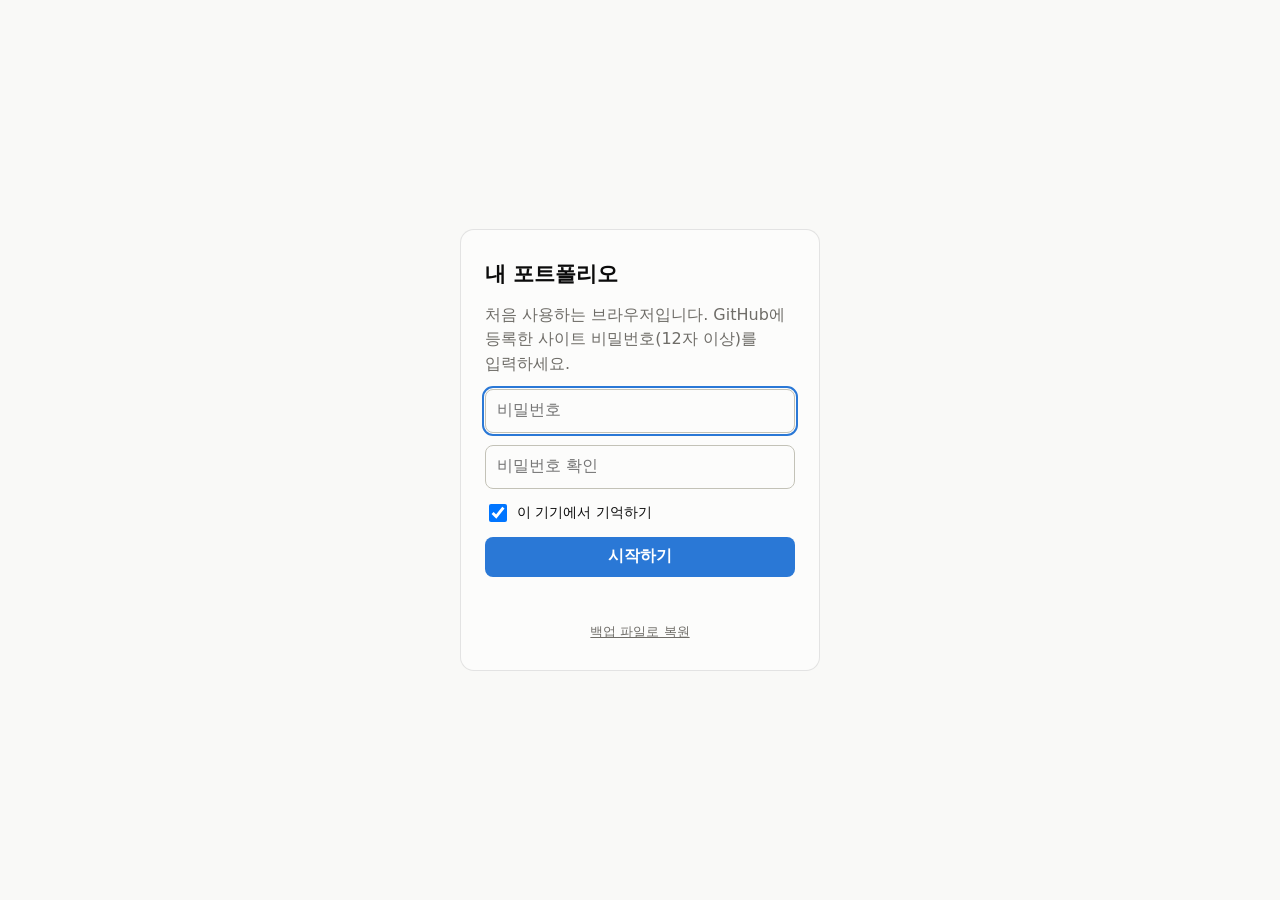
==== commit 4ff6132a: "update" ====
--- a/index.html
+++ b/index.html
@@ -8,13 +8,13 @@
 <meta http-equiv="Content-Security-Policy" content="default-src 'none'; script-src 'self'; style-src 'self' 'unsafe-inline'; img-src 'self' data:; manifest-src 'self'; connect-src 'self' https://scanner.tradingview.com https://api.coinbase.com https://api.github.com https://mdd-live.worship3r.workers.dev; base-uri 'none'; form-action 'none'">
 <title>내 포트폴리오</title>
 <link rel="icon" href="data:image/svg+xml,%3Csvg xmlns='http://www.w3.org/2000/svg' viewBox='0 0 32 32'%3E%3Crect width='32' height='32' rx='7' fill='%232a78d6'/%3E%3Cpath d='M8 21l5-6 4 3 7-9' stroke='white' stroke-width='2.5' fill='none' stroke-linecap='round' stroke-linejoin='round'/%3E%3C/svg%3E">
-<link rel="manifest" href="manifest.webmanifest">
+<link rel="manifest" href="manifest.webmanifest?v=d44f17c1">
 <link rel="apple-touch-icon" href="apple-touch-icon.png">
 <meta name="theme-color" content="#f9f9f7">
 <meta name="mobile-web-app-capable" content="yes">
 <meta name="apple-mobile-web-app-capable" content="yes">
 <meta name="apple-mobile-web-app-title" content="포트폴리오">
-<link rel="stylesheet" href="styles.css?v=f1cd704a">
+<link rel="stylesheet" href="styles.css?v=d44f17c1">
 </head>
 <body>
 <section id="lock" class="lock">
@@ -50,6 +50,6 @@
   <main id="main"></main>
 </div>
 <dialog id="dlg"></dialog>
-<script src="app.js?v=f1cd704a"></script>
+<script src="app.js?v=d44f17c1"></script>
 </body>
 </html>
--- a/styles.css
+++ b/styles.css
@@ -243,7 +243,7 @@
   .split div{flex-direction:row;justify-content:space-between;align-items:baseline}
   .today{text-align:left}
 }
-@media (max-width:400px){.hide-xs{display:none}table{font-size:14px}th,td{padding-left:5px;padding-right:5px}}
+@media (max-width:520px){.hide-xs{display:none}table{font-size:14px}th,td{padding-left:5px;padding-right:5px}}
 .movers.one{grid-template-columns:minmax(0,1fr)}
 
 /* 배당 월별 카드: 이름은 한 줄로 줄이고 금액은 오른쪽 고정 */
@@ -464,3 +464,293 @@
 
 /* v21b: 접은 화면은 도넛 위, 목록 아래 (이름 잘림 방지) */
 @media (max-width:420px){.donut{grid-template-columns:minmax(0,1fr);gap:8px}.donut .chart{max-width:190px;margin:0 auto;width:100%}}
+
+/* v23b: 종류 막대 최대선(빨강), 칩 제목 한 줄 */
+.sbar em.lim{background:var(--bad);opacity:.85}
+.lg-t{color:var(--ink);font-weight:900}.lg-l{color:var(--bad);font-weight:900}
+.limit-chips>.muted{white-space:nowrap}
+
+/* v27: 한눈에 배당 범위 버튼 */
+.div-scope{display:flex;align-items:center;gap:10px;margin:12px 0 2px}
+
+/* v27b: 배당 카드 제목 옆 자세히, 이번 달 배당 강조 */
+.h-with-btn{display:flex;align-items:center;gap:8px}
+.h-with-btn .btn{font-weight:500}
+.split.four-split{grid-template-columns:repeat(2,minmax(0,1fr))}
+.now-div{background:var(--warn-bg)!important}
+.now-div span{color:var(--warn)}
+@media (max-width:420px){.split.four-split{grid-template-columns:1fr}}
+
+/* v31: 옆 카드 높이에 맞춰 차트 채우기 */
+@media (min-width:700px){.fill-card{display:flex;flex-direction:column}.fill-card>.chart{flex:1 1 auto;min-height:220px}}
+
+/* v32: 종류 목표 저장 줄 */
+.kt-bar{display:flex;align-items:center;justify-content:space-between;gap:10px;margin-top:8px}
+.kt-bar .btn[disabled]{opacity:.45;cursor:not-allowed}
+
+/* v32b: 접은 화면에서 3칸 입력 줄은 2칸으로 */
+@media (max-width:420px){.targets:not(.two):not(.four):not(.five){grid-template-columns:repeat(2,minmax(0,1fr))}}
+
+/* v34: 주문 표 고치기 */
+.order-t .qty-in{width:5.2em;padding:4px 6px;text-align:right;font:inherit}
+.order-t .side-btn{border:0;background:none;font:inherit;font-weight:700;cursor:pointer;padding:2px 0}
+.order-t .del-btn{border:0;background:none;color:var(--muted);font-size:15px;cursor:pointer;padding:2px 6px}
+.order-t .del-btn:hover{color:var(--bad)}
+.order-foot{display:flex;align-items:center;gap:8px;flex-wrap:wrap;margin-top:10px}
+.order-foot select{font:inherit;padding:5px 8px;border:1px solid var(--line);border-radius:8px;background:var(--card);color:inherit;max-width:12em}
+.order-foot>span{margin-right:auto}
+@media (max-width:420px){.order-t .qty-in{width:3.9em}.order-t th,.order-t td{padding-left:3px;padding-right:3px}.order-t .del-btn{padding:2px 3px}}
+
+/* v38: 섹터 보기 전환·빅테크, 허용 범위, 이번에 할 몫 */
+.sec-head{display:flex;align-items:center;justify-content:space-between;gap:8px;flex-wrap:wrap}
+.sec-head .sub-h{margin:14px 0 6px}
+.big-line{background:var(--wash);border-radius:8px;padding:6px 9px;margin:2px 0 8px}
+.big-line b{font-size:15px}
+.band-row{display:flex;align-items:flex-end;gap:10px;flex-wrap:wrap;margin-top:10px}
+.band-row label{width:13em}
+.step-pick{margin-bottom:8px}
+@media (max-width:420px){.big-line .muted{display:block}}
+
+/* v40: 작은 전환 버튼, 빅테크 한 줄 */
+.seg-sm .seg button{padding:3px 9px;font-size:13px}
+.big-line{display:inline-block;padding:3px 9px;margin:0 0 6px}
+@media (max-width:420px){.big-line .muted{display:inline}}
+
+/* v44: 표 안 범위 칸 */
+.band-in{width:3.6em;padding:3px 5px;text-align:right;font:inherit}
+@media (max-width:420px){.band-in{width:3em}}
+
+/* v45: 접은 화면에서 현재 비중은 종류 아래 줄로 */
+.show-xs{display:none}
+@media (max-width:520px){.show-xs{display:block}}
+
+/* 기준선 칸: 이름 줄이 달라도 입력칸 높이 맞춤 · 계좌 순서 버튼 */
+.targets label{display:flex;flex-direction:column;justify-content:flex-end}
+.acct-mgr .mv{border:1px solid var(--line);background:var(--card);color:var(--ink2);border-radius:8px;width:34px;height:34px;margin-left:4px;cursor:pointer;font-size:12px}
+.acct-mgr .mv[aria-disabled=true]{opacity:.3;cursor:default}
+.acct-mgr .mv.del{color:var(--bad,#c0392b)}
+.am-list{list-style:none;margin:0;padding:0;display:grid;gap:6px}
+.am-list li{display:flex;align-items:center;gap:2px;border:1px solid var(--line);border-radius:12px;padding:6px 8px}
+.am-name{flex:1;min-width:0;text-align:left;background:none;border:0;padding:4px;cursor:pointer;color:var(--ink);font:inherit;font-size:15px}
+.am-name b{display:block;overflow:hidden;text-overflow:ellipsis;white-space:nowrap}
+.am-name .sub{display:block;font-size:13px;color:var(--muted)}
+
+/* 거래 기록 편하게 */
+.trade-quick{display:grid;grid-template-columns:1fr 1fr;gap:8px}
+.trade-quick .btn{font-size:16px;padding:12px;font-weight:700}
+.trade-quick .buy{background:var(--bad-bg);color:var(--bad);border-color:transparent}
+.trade-quick .sell{background:#e3edfb;color:#2a5fb0;border-color:transparent}
+.trade-quick .sell:disabled{opacity:.4}
+.paste-box textarea{min-height:44px;font-size:15px}
+.paste-box .warn-t{color:var(--warn)}
+
+.trade-sum{font-size:16px;margin:-2px 0 0}
+.trade-more summary{cursor:pointer;color:var(--muted);font-size:14px;padding:2px 0}
+.trade-more[open]{display:grid;gap:12px}
+
+/* 배당 월 팝업 */
+.month.click{cursor:pointer}
+.month.click:hover{border-color:var(--axis)}
+.month li.more{color:var(--accent,#2a78d6)}
+.div-pop h3 .small{font-weight:400;margin-left:4px}
+.dp-total{font-size:26px;font-weight:800}
+.dp-list{list-style:none;margin:0;padding:0 10px 0 0;max-height:55vh;overflow:auto}
+.dp-list li{display:grid;grid-template-columns:minmax(0,1fr) auto;gap:10px;align-items:center;padding:9px 0;border-bottom:1px solid var(--line)}
+.dp-list li:last-child{border-bottom:0}
+.dp-list .n{min-width:0}
+.dp-list .n b{display:block;overflow:hidden;text-overflow:ellipsis;white-space:nowrap;font-size:16px}
+.dp-list .sub{display:block;font-size:13px;color:var(--muted);overflow:hidden;text-overflow:ellipsis;white-space:nowrap}
+.dp-list .num{text-align:right;font-size:16px;font-weight:700;white-space:nowrap}
+
+/* 일지: 접은 화면 정리 */
+.log-table .ln,.log-table .lx{display:none}
+@media (max-width:600px){
+  .log-hint,.log-table .lp,.log-table .ly,.log-table .lt{display:none}
+  .log-table .ln,.log-table .lx{display:block}
+  .log-table .lx{display:inline}
+  .log-table{table-layout:fixed;width:100%;font-size:15px}
+  .log-table th,.log-table td{padding-left:4px;padding-right:4px}
+  .log-table th:nth-child(1){width:46px}
+  .log-table th:nth-child(3){width:72px}
+  .log-table th:nth-child(5){width:96px}
+  .log-table th:nth-child(6){width:38px}
+  .log-table td.lw{white-space:nowrap;overflow:hidden;text-overflow:ellipsis}
+  .log-table td.lw .sub{overflow:hidden;text-overflow:ellipsis}
+  .log-table td .btn.sm{padding:4px 8px;min-width:0}
+  .log-table .rl{font-size:11.5px;padding:1px 6px}
+}
+.log-table .ld{display:none}
+@media (max-width:600px){
+  .log-table th:nth-child(1),.log-table td:first-child{display:none}
+  .log-table .ld{display:inline}
+  .log-table span.sub.ld{display:block}
+  .log-table td.lw{white-space:normal}
+  .log-table .lnm{display:-webkit-box;-webkit-line-clamp:2;-webkit-box-orient:vertical;overflow:hidden;line-height:1.3;word-break:break-all}
+  .log-table td.lw .sub{white-space:nowrap}
+  .log-table th:nth-child(3){width:66px}
+  .log-table th:nth-child(5){width:92px}
+  .log-table th:nth-child(6){width:36px}
+}
+
+/* 종목·현금 탭: 접은 화면 정리 */
+.hold-table .hwx,.hold-table .hpx,.cash-table .cxs{display:none}
+@media (max-width:860px){
+  .ret-note,.hold-table .hw,.hold-table .hide-s,.cash-table .cx{display:none}
+  .hold-table .hwx,.hold-table .show-s{display:inline}
+  .hold-table .hpx,.cash-table .cxs{display:block;font-size:12.5px}
+  .hold-table .hpx.up{color:var(--up)}.hold-table .hpx.down{color:var(--down)}
+  .hold-table{table-layout:fixed;width:100%}
+  .hold-table th:nth-child(6){width:118px}
+  .hold-table th:nth-child(7){width:66px}
+  .hold-table td,.hold-table th,.cash-table td,.cash-table th{padding-top:8px;padding-bottom:8px;padding-left:4px;padding-right:4px}
+  .hold-table td.hn{white-space:nowrap;overflow:hidden;text-overflow:ellipsis}
+  .hold-table td.hn .sub{overflow:hidden;text-overflow:ellipsis}
+}
+
+/* 수익 띠: 접은 화면은 한 줄짜리 작은 칸 */
+@media (max-width:699px){
+  .ret-strip{gap:5px}
+  .ret-strip .chip{flex-direction:row;align-items:baseline;justify-content:space-between;gap:6px;padding:5px 9px;border-radius:8px}
+  .ret-strip .chip .k{font-size:12.5px;flex:none}
+  .ret-strip .chip b{font-size:14px;text-align:right}
+  .ret-strip .chip b small{font-size:11.5px}
+}
+@media (max-width:400px){
+  .ret-strip{grid-template-columns:repeat(4,minmax(0,1fr))}
+  .ret-strip .chip:first-child{grid-column:span 4}
+  .ret-strip .chip:not(:first-child){flex-direction:column;align-items:flex-start;gap:0;padding:5px 7px}
+  .ret-strip .chip:not(:first-child) b{text-align:left;font-size:13.5px}
+  .ret-strip .chip:not(:first-child) b small{display:block;margin-left:0}
+}
+
+/* 한눈에 수익 칸: 접은 화면은 작게 */
+@media (max-width:699px){
+  .hero-note{display:none}
+  .hero-chips{grid-template-columns:repeat(4,minmax(0,1fr));gap:5px}
+  .hero-chips .chip{padding:5px 8px;border-radius:8px}
+  .hero-chips .chip .k{font-size:12px}
+  .hero-chips .chip b{font-size:14px}
+  .hero-chips .chip b small{font-size:11.5px}
+  .hero-chips .chip:first-child,.hero-chips .chip:nth-child(2){grid-column:span 2}
+  .hero-chips .chip:first-child b,.hero-chips .chip:nth-child(2) b{font-size:15px;white-space:normal}
+}
+
+/* 수익 띠: 오늘 크게 + 기간 4칸 한 줄 (접은 화면) */
+@media (max-width:699px){
+  .ret-strip{grid-template-columns:repeat(4,minmax(0,1fr));column-gap:0;row-gap:6px}
+  .ret-strip .chip:first-child{grid-column:span 4;flex-direction:row;align-items:baseline;justify-content:space-between;padding:8px 12px;border-radius:9px}
+  .ret-strip .chip:first-child .k{font-size:14px}
+  .ret-strip .chip:first-child b{font-size:19px}
+  .ret-strip .chip:first-child b small{font-size:13.5px;display:inline-block;margin-left:4px}
+  .ret-strip .chip:not(:first-child){flex-direction:column;align-items:flex-start;gap:1px;padding:6px 8px;border-radius:0}
+  .ret-strip .chip:nth-child(2){border-radius:9px 0 0 9px}
+  .ret-strip .chip:last-child{border-radius:0 9px 9px 0}
+  .ret-strip .chip:nth-child(n+3){border-left:1px solid var(--line)}
+  .ret-strip .chip:not(:first-child) .k{font-size:12.5px}
+  .ret-strip .chip:not(:first-child) b{text-align:left;font-size:14.5px;white-space:nowrap}
+  .ret-strip .chip:not(:first-child) b small{display:block;margin-left:0;font-size:12px}
+}
+
+/* 한눈에 수익 칸: 펼친 화면은 평가손익·실현 넓게, 기간 4칸 좁게 */
+@media (min-width:700px){
+  .hero-chips{grid-template-columns:repeat(2,calc(25% - 6px)) repeat(4,minmax(0,1fr))}
+  .hero-chips .chip{grid-column:auto}
+}
+@media (min-width:700px){.hero-chips .chip:nth-child(-n+2) b{white-space:normal}}
+
+/* 한눈에 기간 수익률: 접은 화면은 기본 접힘 */
+.hero-more{display:none}
+@media (max-width:699px){
+  .hero-chips:not(.open) .pc{display:none}
+  .hero-more{display:block;grid-column:1 / -1;background:none;border:0;padding:2px 0 0;color:var(--muted);font:inherit;font-size:13px;text-align:right;cursor:pointer}
+}
+@media (max-width:699px){.hero-more{line-height:1.25;padding:0;margin:-1px 0 -10px}}
+
+/* 붙여넣기 칸 + 버튼 */
+.paste-row{display:flex;gap:6px;align-items:stretch}
+.paste-row textarea{flex:1;min-width:0}
+.paste-btn{flex:none;padding:0 12px;white-space:nowrap}
+
+/* 일지 위쪽 줄: 접은 화면은 한 줄 */
+.lh-s{display:none}
+@media (max-width:600px){
+  .log-head{flex-wrap:nowrap;gap:6px;overflow-x:auto;scrollbar-width:none}
+  .log-head::-webkit-scrollbar{display:none}
+  .log-head .controls{flex-wrap:nowrap;gap:5px;flex:none}
+  .log-head .lh-l{display:none}.log-head .lh-s{display:inline}
+  .log-head .seg button{padding:0 8px;min-height:36px}
+  .log-head .btn{padding:0 10px;min-height:36px;white-space:nowrap}
+  .log-head .controls+.controls{margin-left:auto}
+}
+@media (max-width:400px){
+  .log-head{gap:4px}.log-head .controls{gap:4px}
+  .log-head .seg button{padding:0 5px;font-size:13.5px}
+  .log-head .btn{padding:0 7px;font-size:13.5px}
+}
+
+/* 지수 속 S&P500 : 나스닥 */
+.ix-box{margin:14px 0 2px}
+.bigpct .bp-l{display:block;font-size:13px;font-weight:600;color:var(--muted);line-height:1.2}
+.ix-box .sub-h{margin:0 0 6px}
+.ix-bar{display:flex;height:14px;border-radius:7px;overflow:hidden;background:var(--wash);gap:2px}
+.ix-bar i{display:block;height:100%;min-width:3px}
+.ix-leg{display:flex;flex-wrap:wrap;gap:4px 14px;margin-top:7px;font-size:14px}
+.ix-leg span{display:inline-flex;align-items:center;gap:5px;white-space:nowrap}
+.ix-leg b{font-size:15.5px}
+.ix-leg small{font-size:12px}
+@media (max-width:1100px){.ix-leg{flex-wrap:nowrap}.ix-leg small{display:none}}
+@media (max-width:420px){.ix-leg{flex-wrap:nowrap;gap:10px;font-size:13.5px}.ix-leg small{display:none}.ix-leg b{font-size:15px}}
+
+/* 자산 비중 카드: 주식 구성 2칸 + S&P:나스닥 한 줄 */
+.lg2 .legend{display:grid;grid-template-columns:repeat(auto-fit,minmax(215px,1fr));column-gap:22px}
+.ix-box{margin:12px 0 2px}
+.ix-row{display:flex;align-items:center;gap:10px;font-size:14.5px;white-space:nowrap}
+.ix-row b{font-size:16px}
+.ix-row span{display:inline-flex;align-items:center;gap:5px}
+.ix-row .ix-bar{flex:1;height:12px}
+@media (max-width:1100px){.ix-note{display:none}}
+
+/* 평가손익·실현 칸 누르기 + 팝업 */
+.chip-btn{border:0;font:inherit;color:inherit;text-align:left;cursor:pointer;-webkit-tap-highlight-color:transparent}
+.chip-btn .go{font-style:normal;color:var(--muted);margin-left:2px}
+.pl-h{margin:14px 0 2px;font-size:15px}
+.pl-list{max-height:none;overflow:visible}
+.pl-list .num{display:flex;flex-direction:column;align-items:flex-end;line-height:1.25}
+.pl-list .num small{font-size:12.5px;font-weight:600}
+.pl-pop .msplit{font-size:15px;gap:16px}.pl-pop .msplit b{font-weight:600}
+
+/* 일지 위쪽 버튼: 글자는 검정, 고른 것은 검정 바탕 흰 글자 (기존 seg 그대로) */
+.log-head .seg button:not(.on),.log-head .btn:not(.primary){color:var(--ink)}
+@media (max-width:600px){.log-head .seg button{padding:0 7px;font-size:13.5px}.log-head .btn{padding:0 8px;font-size:13.5px}}
+@media (max-width:400px){.log-head,.log-head .controls{gap:3px}.log-head .seg button{padding:0 5px;font-size:13px}.log-head .btn{padding:0 5px;font-size:13px}}
+/* 평가손익·실현 팝업: 작게 */
+dialog:has(.pl-pop){width:min(360px,calc(100vw - 24px))}
+.pl-pop{gap:6px;padding:16px 16px 14px}
+.pl-top{display:flex;align-items:baseline;justify-content:space-between;gap:10px}
+.pl-top h3{font-size:16px}.pl-top b{font-size:20px;font-weight:800}
+.pl-sum{display:flex;gap:14px;font-size:13.5px;color:var(--ink2)}
+.pl-sum b{font-weight:600}
+.pl-h{margin-top:8px;font-size:13px;color:var(--muted);font-weight:600}
+.pl-list{list-style:none;margin:0;padding:0}
+.pl-list li{display:grid;grid-template-columns:minmax(0,1fr) auto 62px;gap:8px;align-items:baseline;padding:5px 0;border-bottom:1px solid var(--line);font-size:15px}
+.pl-list li:last-child{border-bottom:0}
+.pl-list .n{overflow:hidden;text-overflow:ellipsis;white-space:nowrap;font-weight:600}
+.pl-list .v{text-align:right;font-weight:700;white-space:nowrap}
+.pl-list .p{text-align:right;font-size:13px;white-space:nowrap}
+.pl-pop .dlg-actions{margin-top:6px}
+
+/* 설정: 종류 보이는 순서 */
+.ko-row{display:flex;flex-wrap:wrap;align-items:center;gap:6px 8px;margin:2px 0 10px}
+.ko{display:inline-flex;align-items:center;background:var(--wash);border-radius:9px;overflow:hidden}
+.ko b{display:inline-flex;align-items:center;gap:5px;padding:0 4px;font-size:14.5px;font-weight:600;white-space:nowrap}
+.ko button{border:0;background:none;font:inherit;font-size:18px;line-height:1;color:var(--ink);min-width:30px;min-height:36px;cursor:pointer}
+.ko button:disabled{color:var(--line);cursor:default}
+@media (max-width:520px){.ko-row{display:grid;grid-template-columns:1fr 1fr;gap:6px}.ko-row>.muted{grid-column:1/-1}.ko{justify-content:space-between}.ko button{min-width:40px}}
+
+/* 배당 탭 위쪽 4칸 설명: 접은 화면은 짧게 한 줄 */
+.sl-s{display:none}
+@media (max-width:1000px){.x55{display:none}.stat .sl-l{display:none}.stat .sl-s{display:inline}.stat .s{white-space:nowrap;overflow:hidden;text-overflow:ellipsis}}
+
+/* 설정 순서 줄: 좁은 화면은 글씨 빼고 같은 폭 칸 */
+@media (max-width:1000px){.ko-row{display:grid;grid-template-columns:repeat(4,minmax(0,1fr));gap:6px}.ko-row>.muted{display:none}.ko{justify-content:space-between}.ko button{min-width:30px}}
+@media (max-width:520px){.ko-row{grid-template-columns:1fr 1fr}.ko button{min-width:40px}}
